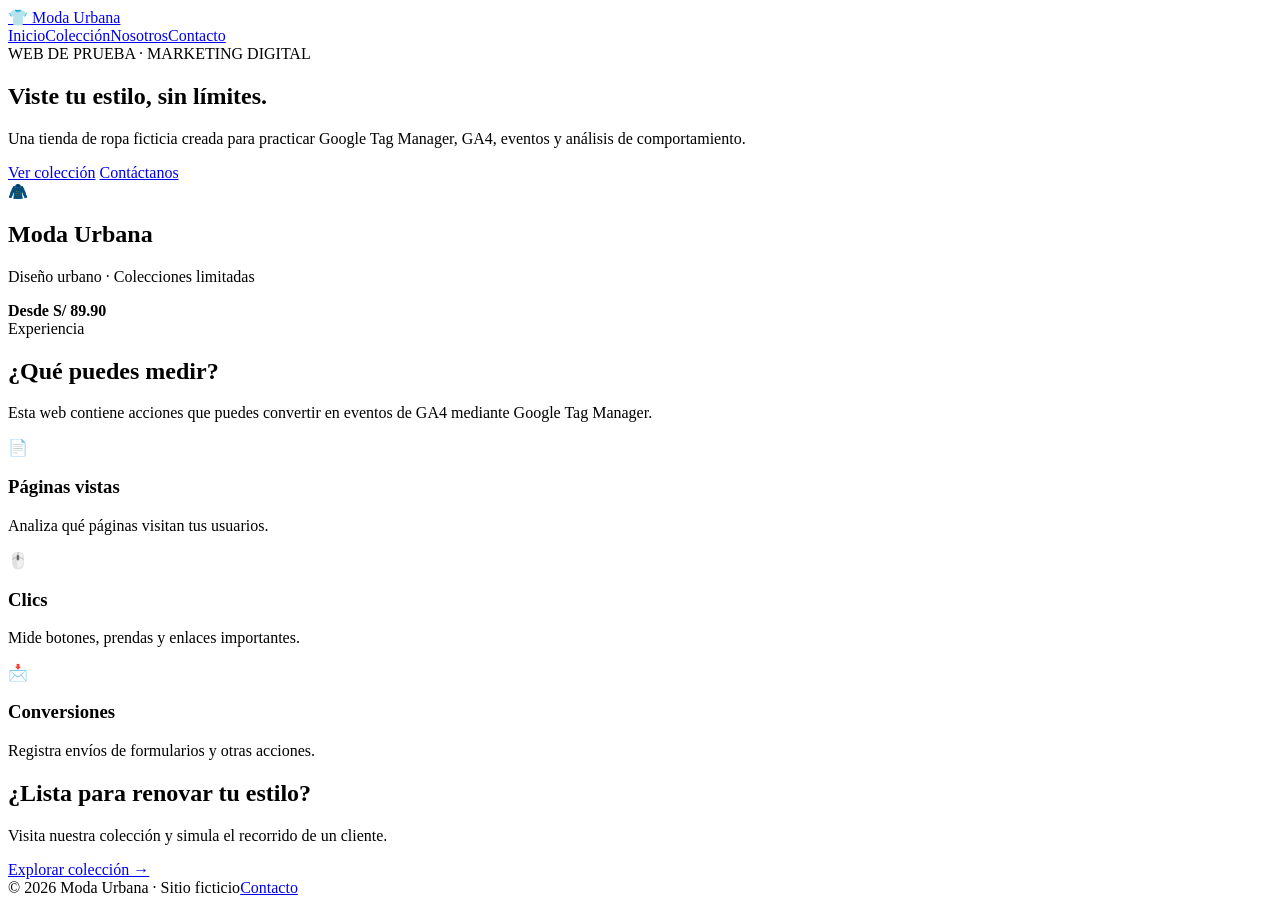
==== index.html @ cc09faeb "Add files via upload" ====
<!DOCTYPE html>
<html lang="es">
<head>
  <meta charset="UTF-8">
  <meta name="viewport" content="width=device-width, initial-scale=1.0">
  <title>Moda Urbana | Web de prueba</title>
  <link rel="stylesheet" href="css/style.css">
  <!-- TALLER GA4 + GTM: aquí podrás insertar posteriormente el código de Google Tag Manager -->
</head>
<body>
<header class="site-header"><nav class="nav container">
<a class="logo" href="index.html">👕 Moda Urbana</a>
<div class="nav-links"><a class="active" href="index.html">Inicio</a><a href="productos.html">Colección</a><a href="nosotros.html">Nosotros</a><a href="contacto.html">Contacto</a></div>
</nav></header>

<main>
  <section class="hero">
    <div class="container hero-content">
      <div>
        <span class="badge">WEB DE PRUEBA · MARKETING DIGITAL</span>
        <h1>Viste tu estilo, sin límites.</h1>
        <p>Una tienda de ropa ficticia creada para practicar Google Tag Manager, GA4, eventos y análisis de comportamiento.</p>
        <div class="actions">
          <a class="btn primary" href="productos.html" id="btn-ver-productos">Ver colección</a>
          <a class="btn secondary" href="contacto.html" id="btn-contacto">Contáctanos</a>
        </div>
      </div>
      <div class="coffee-card">
        <div class="coffee-icon">🧥</div>
        <h2>Moda Urbana</h2>
        <p>Diseño urbano · Colecciones limitadas</p>
        <strong>Desde S/ 89.90</strong>
      </div>
    </div>
  </section>

  <section class="section">
    <div class="container">
      <div class="section-title">
        <span>Experiencia</span>
        <h2>¿Qué puedes medir?</h2>
        <p>Esta web contiene acciones que puedes convertir en eventos de GA4 mediante Google Tag Manager.</p>
      </div>
      <div class="grid three">
        <article class="feature"><div class="feature-icon">📄</div><h3>Páginas vistas</h3><p>Analiza qué páginas visitan tus usuarios.</p></article><article class="feature"><div class="feature-icon">🖱️</div><h3>Clics</h3><p>Mide botones, prendas y enlaces importantes.</p></article><article class="feature"><div class="feature-icon">📩</div><h3>Conversiones</h3><p>Registra envíos de formularios y otras acciones.</p></article>
      </div>
    </div>
  </section>

  <section class="cta">
    <div class="container">
      <h2>¿Lista para renovar tu estilo?</h2>
      <p>Visita nuestra colección y simula el recorrido de un cliente.</p>
      <a class="btn light" href="productos.html" id="btn-explorar">Explorar colección →</a>
    </div>
  </section>
</main>

<footer><div class="container footer-content"><span>© 2026 Moda Urbana · Sitio ficticio</span><a href="contacto.html">Contacto</a></div></footer>
<script src="js/main.js"></script>
</body>
</html>
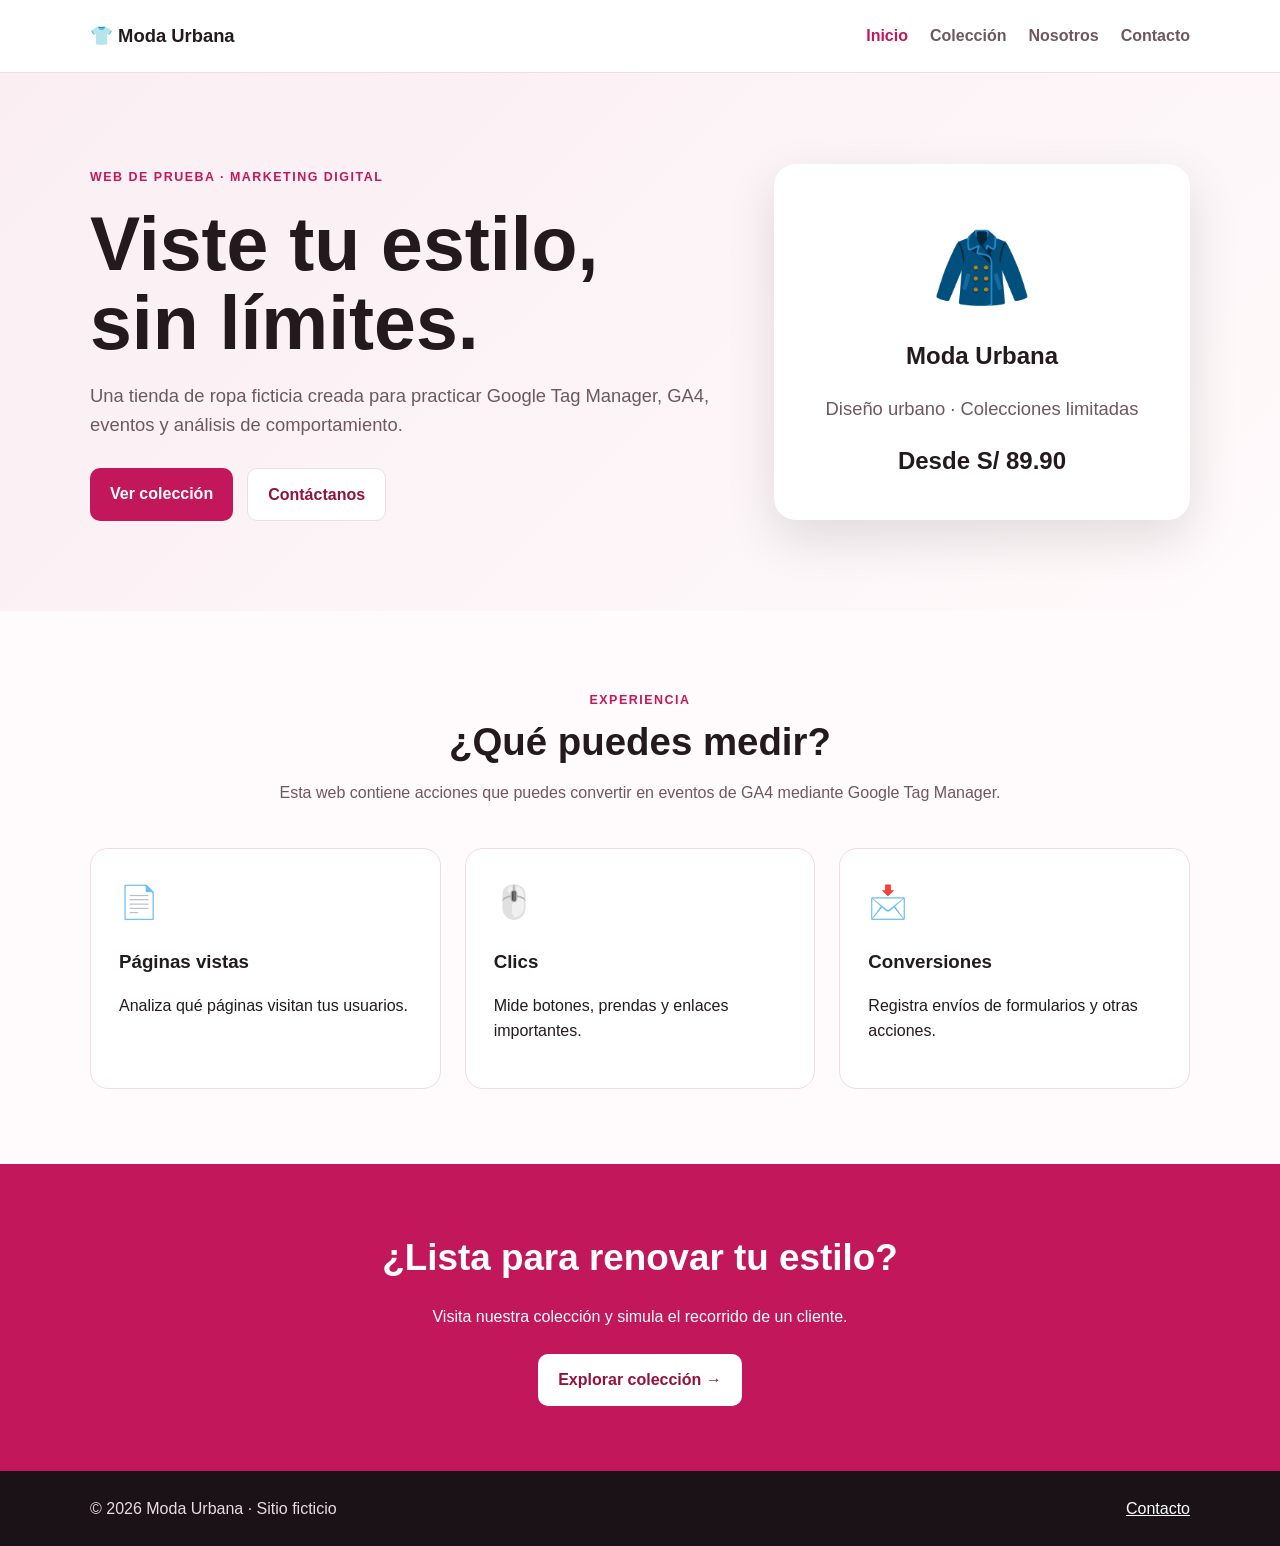
==== commit 27daf841: "Integrate Google Tag Manager in index.html Added Google Tag Manager script for tracking." ====
--- a/index.html
+++ b/index.html
@@ -5,7 +5,16 @@
   <meta name="viewport" content="width=device-width, initial-scale=1.0">
   <title>Moda Urbana | Web de prueba</title>
   <link rel="stylesheet" href="css/style.css">
-  <!-- TALLER GA4 + GTM: aquí podrás insertar posteriormente el código de Google Tag Manager -->
+  <!-- Google tag (gtag.js) -->
+<script async src="https://www.googletagmanager.com/gtag/js?id=G-4ZKGRRXCTH"></script>
+<script>
+  window.dataLayer = window.dataLayer || [];
+  function gtag(){dataLayer.push(arguments);}
+  gtag('js', new Date());
+
+  gtag('config', 'G-4ZKGRRXCTH');
+</script>
+
 </head>
 <body>
 <header class="site-header"><nav class="nav container">
@@ -59,4 +68,4 @@
 <footer><div class="container footer-content"><span>© 2026 Moda Urbana · Sitio ficticio</span><a href="contacto.html">Contacto</a></div></footer>
 <script src="js/main.js"></script>
 </body>
-</html>+</html>
--- a/css/style.css
+++ b/css/style.css
@@ -0,0 +1 @@
+*{box-sizing:border-box}html{scroll-behavior:smooth}body{margin:0;font-family:Arial,Helvetica,sans-serif;color:#241a1d;background:#fffafb;line-height:1.6}.container{width:min(1100px,92%);margin:auto}.narrow{max-width:850px}.site-header{background:#fff;border-bottom:1px solid #f0dde3;position:sticky;top:0;z-index:10}.nav{min-height:72px;display:flex;align-items:center;justify-content:space-between;gap:20px}.logo{font-weight:800;font-size:1.15rem;color:#241a1d;text-decoration:none}.nav-links{display:flex;gap:22px}.nav-links a{color:#6e5860;text-decoration:none;font-weight:600}.nav-links a:hover,.nav-links .active{color:#c2185b}.hero{background:linear-gradient(135deg,#faeef2,#fffafb);padding:90px 0}.hero-content{display:grid;grid-template-columns:1.5fr 1fr;gap:60px;align-items:center}.badge,.section-title span,.tag{font-size:.78rem;font-weight:800;letter-spacing:.12em;text-transform:uppercase;color:#c2185b}.hero h1{font-size:clamp(2.5rem,6vw,4.7rem);line-height:1.05;margin:16px 0}.hero p{font-size:1.15rem;max-width:650px;color:#6e5860}.actions{display:flex;gap:14px;flex-wrap:wrap;margin-top:28px}.btn{display:inline-block;border:0;border-radius:10px;padding:13px 20px;font-weight:800;text-decoration:none;cursor:pointer;font-size:1rem}.primary{background:#c2185b;color:#fff}.primary:hover{background:#93123f}.secondary{background:#fff;color:#93123f;border:1px solid #f0dde3}.light{background:#fff;color:#93123f}.coffee-card{background:#ffffff;border-radius:22px;padding:40px;text-align:center;box-shadow:0 18px 50px rgba(20,20,20,.12)}.coffee-icon{font-size:5rem}.coffee-card h2{margin:5px 0}.coffee-card strong{display:block;margin-top:18px;font-size:1.5rem}.section{padding:75px 0}.section-title{text-align:center;margin-bottom:42px}.section-title.left{text-align:left}.section-title h1,.section-title h2{font-size:2.4rem;line-height:1.15;margin:8px 0}.section-title p{color:#6e5860}.grid{display:grid;gap:24px}.three{grid-template-columns:repeat(3,1fr)}.feature,.product-card,.story,.contact-form{background:#ffffff;border:1px solid #f0dde3;border-radius:18px}.feature{padding:28px}.feature-icon{font-size:2rem}.feature h3{margin-bottom:5px}.product-card{overflow:hidden}.product-image{height:180px;background:#faeef2;display:flex;align-items:center;justify-content:center;font-size:5rem}.product-body{padding:24px}.product-body h2{font-size:1.25rem;margin:8px 0}.product-body p{color:#6e5860}.price{font-size:1.5rem;font-weight:800;margin:15px 0}.product-btn{width:100%}.message{margin-top:25px;padding:15px;border-radius:10px;background:#faeef2;display:none}.message.show{display:block}.cta{padding:65px 0;text-align:center;background:#c2185b;color:#fff}.cta h2{font-size:2.3rem;margin:0 0 8px}.cta p{margin-bottom:25px}.story{padding:32px;font-size:1.08rem}.stats{display:grid;grid-template-columns:repeat(3,1fr);gap:15px;margin-top:30px}.stats div{background:#faeef2;border-radius:12px;padding:20px;text-align:center}.stats strong,.stats span{display:block}.stats strong{font-size:1.8rem}.contact-form{padding:30px;display:grid;gap:18px}.contact-form label{font-weight:700}.contact-form input,.contact-form textarea{width:100%;margin-top:7px;padding:13px;border:1px solid #f0dde3;border-radius:9px;font:inherit}.success{margin-top:20px;background:#e7f3e8;padding:15px;border-radius:10px;color:#286238}.contact-options{display:grid;grid-template-columns:1fr 1fr;gap:15px;margin-top:20px}.option{background:#ffffff;border:1px solid #f0dde3;border-radius:12px;padding:18px;text-decoration:none;color:#241a1d;text-align:center;font-weight:700}footer{background:#1a1216;color:#e8dce0;padding:25px 0}.footer-content{display:flex;justify-content:space-between;gap:15px}.footer-content a{color:#fff}@media(max-width:750px){.hero-content,.three{grid-template-columns:1fr}.nav{flex-direction:column;padding:15px 0}.nav-links{flex-wrap:wrap;justify-content:center;gap:12px}.hero{padding:55px 0}.contact-options,.stats{grid-template-columns:1fr}.footer-content{flex-direction:column}}
